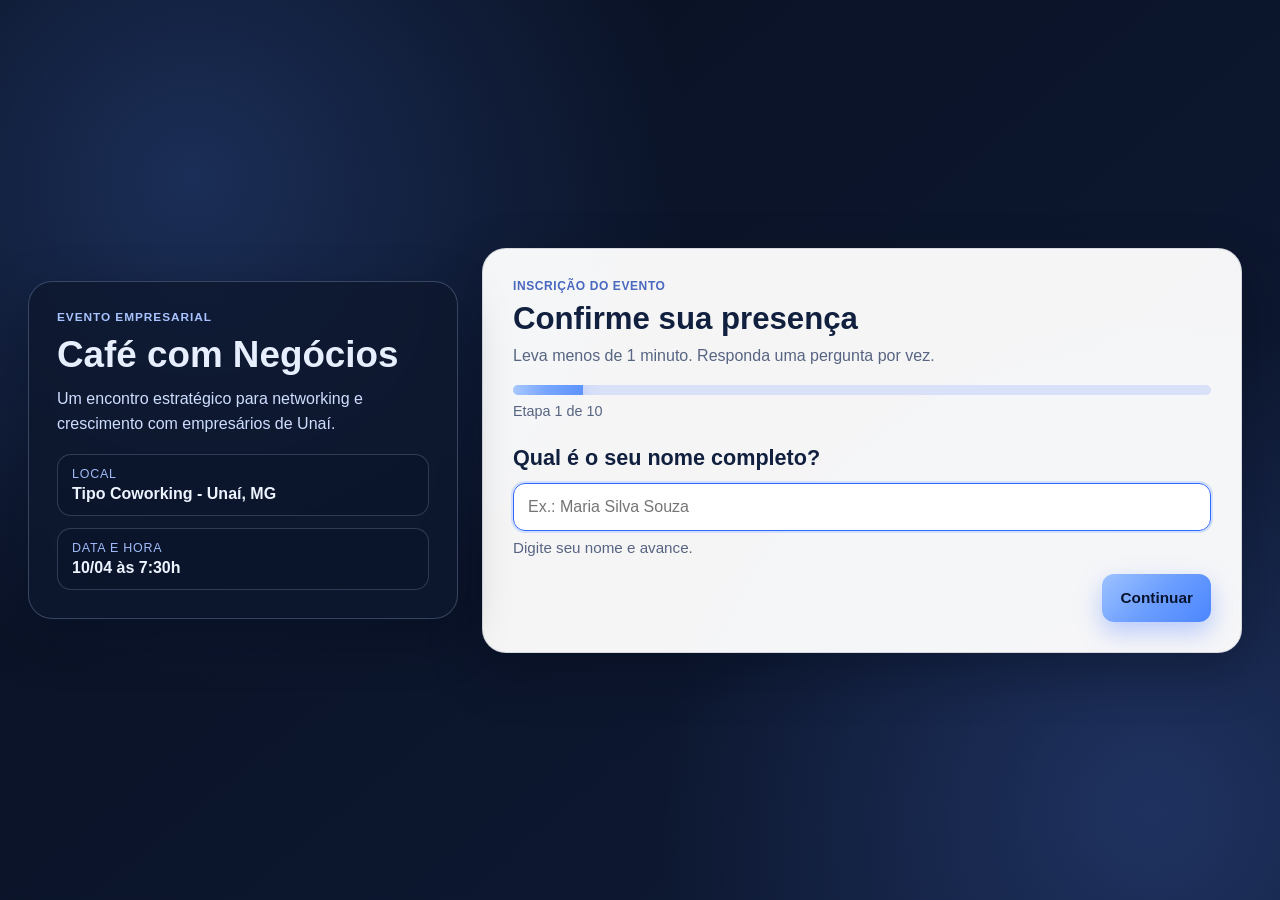
==== index.html @ 3f68d4e6 "ok" ====
<!doctype html>
<html lang="pt-BR">
  <head>
    <meta charset="UTF-8" />
    <meta name="viewport" content="width=device-width, initial-scale=1.0" />
    <title>Confirmação de Presença | Evento</title>
    <link rel="stylesheet" href="./styles.css" />
  </head>
  <body>
    <main class="page">
      <section class="event-panel" aria-label="Informações do evento">
        <p class="event-kicker">Evento Empresarial</p>
        <h1>Café com Negócios</h1>
        <p class="event-subtitle">
          Um encontro estratégico para networking e crescimento com empresários de Unaí.
        </p>

        <div class="event-meta">
          <article class="meta-item">
            <p class="meta-label">Local</p>
            <p class="meta-value">Tipo Coworking - Unaí, MG</p>
          </article>
          <article class="meta-item">
            <p class="meta-label">Data e hora</p>
            <p class="meta-value">10/04 às 7:30h</p>
          </article>
        </div>
      </section>

      <section class="form-card" aria-live="polite">
        <header class="card-header">
          <p class="badge">Inscrição do evento</p>
          <h2 class="form-title">Confirme sua presença</h2>
          <p class="subtitle">
            Leva menos de 1 minuto. Responda uma pergunta por vez.
          </p>

          <div class="progress-wrap" role="progressbar" aria-valuemin="0" aria-valuemax="100" aria-valuenow="0">
            <div class="progress-bar" id="progressBar"></div>
          </div>
          <p class="progress-label" id="progressLabel">Etapa 1 de 10</p>
        </header>

        <form id="eventForm" class="wizard-form" novalidate>
          <section class="step active" data-step="0">
            <h2>Qual é o seu nome completo?</h2>
            <input type="text" id="nomeCompleto" name="nomeCompleto" autocomplete="name" required placeholder="Ex.: Maria Silva Souza" />
            <p class="hint">Digite seu nome e avance.</p>
            <div class="step-actions">
              <button type="button" class="btn btn-primary" data-next>Continuar</button>
            </div>
          </section>

          <section class="step" data-step="1">
            <h2>Qual é o seu WhatsApp?</h2>
            <input type="tel" id="whatsapp" name="whatsapp" autocomplete="tel" required placeholder="(00) 00000-0000" />
            <p class="hint">Usaremos para enviar informações do evento.</p>
            <div class="step-actions">
              <button type="button" class="btn btn-secondary" data-prev>Voltar</button>
              <button type="button" class="btn btn-primary" data-next>Continuar</button>
            </div>
          </section>

          <section class="step" data-step="2">
            <h2>Qual é o seu e-mail?</h2>
            <input type="email" id="email" name="email" autocomplete="email" required placeholder="voce@empresa.com" />
            <div class="step-actions">
              <button type="button" class="btn btn-secondary" data-prev>Voltar</button>
              <button type="button" class="btn btn-primary" data-next>Continuar</button>
            </div>
          </section>

          <section class="step" data-step="3">
            <h2>Qual é o nome da sua empresa? <span>(opcional)</span></h2>
            <input type="text" id="empresa" name="empresa" autocomplete="organization" placeholder="Ex.: Exito Consultoria" />
            <div class="step-actions">
              <button type="button" class="btn btn-secondary" data-prev>Voltar</button>
              <button type="button" class="btn btn-primary" data-next>Continuar</button>
            </div>
          </section>

          <section class="step" data-step="4">
            <h2>Qual é a sua idade?</h2>
            <input type="number" id="idade" name="idade" min="14" max="110" required placeholder="Ex.: 34" />
            <div class="step-actions">
              <button type="button" class="btn btn-secondary" data-prev>Voltar</button>
              <button type="button" class="btn btn-primary" data-next>Continuar</button>
            </div>
          </section>

          <section class="step" data-step="5">
            <h2>Qual é a área de atuação da sua empresa?</h2>
            <div class="options" data-choice-group="areaAtuacao">
              <button type="button" class="option" data-value="Comercio">Comércio</button>
              <button type="button" class="option" data-value="Servicos">Serviços</button>
              <button type="button" class="option" data-value="Industria">Indústria</button>
              <button type="button" class="option" data-value="Tecnologia">Tecnologia</button>
              <button type="button" class="option" data-value="Saude">Saúde</button>
              <button type="button" class="option" data-value="Outro">Outro</button>
            </div>
            <input type="hidden" id="areaAtuacao" name="areaAtuacao" required />
            <div class="step-actions">
              <button type="button" class="btn btn-secondary" data-prev>Voltar</button>
            </div>
          </section>

          <section class="step" data-step="6">
            <h2>Como você ficou sabendo do evento?</h2>
            <div class="options" data-choice-group="origemEvento">
              <button type="button" class="option" data-value="Instagram">Instagram</button>
              <button type="button" class="option" data-value="WhatsApp">WhatsApp</button>
              <button type="button" class="option" data-value="Indicacao">Indicação</button>
              <button type="button" class="option" data-value="Site">Site</button>
              <button type="button" class="option" data-value="Outro">Outro</button>
            </div>
            <input type="hidden" id="origemEvento" name="origemEvento" required />
            <div class="step-actions">
              <button type="button" class="btn btn-secondary" data-prev>Voltar</button>
            </div>
          </section>

          <section class="step" data-step="7">
            <h2>Qual é o principal desafio da sua empresa hoje?</h2>
            <div class="options" data-choice-group="principalDesafio">
              <button type="button" class="option" data-value="Vendas">Aumentar vendas</button>
              <button type="button" class="option" data-value="Organizacao">Organizar processos</button>
              <button type="button" class="option" data-value="Equipe">Montar/gestionar equipe</button>
              <button type="button" class="option" data-value="Financeiro">Controle financeiro</button>
              <button type="button" class="option" data-value="Marketing">Atrair clientes</button>
            </div>
            <input type="hidden" id="principalDesafio" name="principalDesafio" required />
            <div class="step-actions">
              <button type="button" class="btn btn-secondary" data-prev>Voltar</button>
            </div>
          </section>

          <section class="step" data-step="8">
            <h2>Você confirma sua presença no evento?</h2>
            <div class="options" data-choice-group="confirmacaoPresenca">
              <button type="button" class="option" data-value="Sim">Sim, confirmo</button>
              <button type="button" class="option" data-value="Talvez">Talvez</button>
              <button type="button" class="option" data-value="Nao">Não poderei ir</button>
            </div>
            <input type="hidden" id="confirmacaoPresenca" name="confirmacaoPresenca" required />
            <div class="step-actions">
              <button type="button" class="btn btn-secondary" data-prev>Voltar</button>
            </div>
          </section>

          <section class="step" data-step="9">
            <h2>Tudo pronto para enviar?</h2>
            <p class="hint">Clique em enviar para confirmar e abrir o WhatsApp.</p>
            <div id="reviewBox" class="review-box"></div>
            <div class="step-actions">
              <button type="button" class="btn btn-secondary" data-prev>Voltar</button>
              <button type="submit" class="btn btn-primary">Enviar formulário</button>
            </div>
          </section>
        </form>

        <section id="successState" class="success-state" hidden>
          <h2>Presença registrada!</h2>
          <p>
            Seu formulário foi enviado. Estamos abrindo o WhatsApp com a mensagem pronta para finalizar a confirmação.
          </p>
          <button type="button" id="restartBtn" class="btn btn-secondary">Responder novamente</button>
        </section>
      </section>
    </main>

    <script src="./script.js"></script>
  </body>
</html>
---- styles.css ----
:root {
  --bg-main: #080f1f;
  --bg-secondary: #0f1b37;
  --panel-bg: rgba(14, 24, 46, 0.78);
  --card-bg: rgba(255, 255, 255, 0.96);
  --text-main: #12203f;
  --text-soft: #576482;
  --text-light: #e7efff;
  --accent: #2f66ff;
  --accent-hover: #1d4fd8;
  --border: rgba(19, 36, 74, 0.14);
  --success: #0d9f6e;
  --shadow: 0 18px 50px rgba(3, 10, 24, 0.35);
  --input-bg: #ffffff;
  --input-border: rgba(16, 34, 73, 0.2);
}

* {
  box-sizing: border-box;
}

html,
body {
  width: 100%;
  min-height: 100%;
}

body {
  margin: 0;
  font-family: "Segoe UI", "Inter", Tahoma, Geneva, Verdana, sans-serif;
  color: var(--text-main);
  background:
    radial-gradient(circle at 15% 20%, #1b2e57 0%, transparent 38%),
    radial-gradient(circle at 90% 90%, #1f3260 0%, transparent 35%),
    linear-gradient(140deg, var(--bg-main), var(--bg-secondary));
}

.page {
  min-height: 100dvh;
  display: grid;
  grid-template-columns: minmax(280px, 430px) minmax(320px, 760px);
  gap: 24px;
  align-items: center;
  padding: 28px;
}

.event-panel {
  background: var(--panel-bg);
  border: 1px solid rgba(192, 212, 255, 0.24);
  border-radius: 24px;
  padding: 28px;
  box-shadow: var(--shadow);
  backdrop-filter: blur(12px);
}

.event-kicker {
  margin: 0 0 10px;
  color: #a8c3ff;
  text-transform: uppercase;
  letter-spacing: 0.08em;
  font-size: 0.74rem;
  font-weight: 700;
}

.event-panel h1 {
  margin: 0;
  color: var(--text-light);
  font-size: clamp(1.7rem, 3.2vw, 2.3rem);
  line-height: 1.12;
}

.event-subtitle {
  margin: 12px 0 18px;
  color: #cfddff;
  line-height: 1.55;
}

.event-meta {
  display: grid;
  gap: 12px;
}

.meta-item {
  border: 1px solid rgba(193, 212, 255, 0.2);
  border-radius: 14px;
  padding: 12px 14px;
  background: rgba(10, 20, 41, 0.45);
}

.meta-label {
  margin: 0;
  color: #9fbbf8;
  font-size: 0.78rem;
  text-transform: uppercase;
  letter-spacing: 0.06em;
}

.meta-value {
  margin: 4px 0 0;
  color: #edf3ff;
  font-weight: 600;
}

.form-card {
  width: 100%;
  background: var(--card-bg);
  border-radius: 24px;
  border: 1px solid var(--border);
  box-shadow: var(--shadow);
  overflow: hidden;
}

.card-header {
  padding: 30px 30px 18px;
}

.badge {
  margin: 0 0 8px;
  color: #4968c0;
  font-weight: 700;
  letter-spacing: 0.05em;
  text-transform: uppercase;
  font-size: 0.75rem;
}

.form-title {
  margin: 0;
  font-size: clamp(1.42rem, 2.7vw, 1.95rem);
}

.subtitle {
  margin: 10px 0 20px;
  color: var(--text-soft);
}

.progress-wrap {
  width: 100%;
  height: 10px;
  border-radius: 999px;
  background: rgba(47, 102, 255, 0.14);
  overflow: hidden;
}

.progress-bar {
  width: 0%;
  height: 100%;
  background: linear-gradient(90deg, #a8c8ff 0%, #79a6ff 45%, #5e94ff 100%);
  box-shadow: 0 0 16px rgba(80, 127, 247, 0.45);
  transition: width 240ms ease;
}

.progress-label {
  margin: 8px 0 0;
  font-size: 0.9rem;
  color: var(--text-soft);
}

.wizard-form,
.success-state {
  padding: 8px 30px 30px;
}

.step {
  display: none;
  animation: stepIn 280ms ease;
}

.step.active {
  display: block;
}

@keyframes stepIn {
  from {
    opacity: 0;
    transform: translateX(10px) scale(0.99);
  }
  to {
    opacity: 1;
    transform: translateX(0) scale(1);
  }
}

h2 {
  margin: 0 0 12px;
  font-size: clamp(1.1rem, 2.2vw, 1.35rem);
}

h2 span {
  color: var(--text-soft);
  font-size: 0.92rem;
  font-weight: 500;
}

.hint {
  margin-top: 8px;
  color: var(--text-soft);
  font-size: 0.95rem;
}

input {
  width: 100%;
  border: 1px solid var(--input-border);
  border-radius: 12px;
  height: 48px;
  padding: 0 14px;
  font-size: 1rem;
  color: var(--text-main);
  background: var(--input-bg);
}

input:focus {
  outline: 2px solid rgba(132, 176, 255, 0.3);
  border-color: var(--accent);
}

input.invalid {
  border-color: #cc3048;
  outline: 2px solid rgba(204, 48, 72, 0.18);
}

.options {
  display: grid;
  gap: 10px;
  margin-top: 12px;
}

.option {
  width: 100%;
  text-align: left;
  border: 1px solid var(--input-border);
  border-radius: 12px;
  background: #fff;
  padding: 12px 14px;
  font-size: 0.98rem;
  color: var(--text-main);
  cursor: pointer;
  transition: all 180ms ease;
}

.option:hover {
  border-color: rgba(70, 119, 245, 0.62);
  transform: translateY(-1px) scale(1.005);
  background: #f4f8ff;
}

.option.selected {
  background: rgba(52, 103, 232, 0.1);
  border-color: #5a87eb;
  color: #183b93;
  font-weight: 600;
}

.step-actions {
  margin-top: 18px;
  display: flex;
  gap: 10px;
  justify-content: flex-end;
  flex-wrap: wrap;
}

.btn {
  border: 0;
  border-radius: 12px;
  padding: 12px 18px;
  min-height: 48px;
  font-size: 0.96rem;
  font-weight: 600;
  cursor: pointer;
  transition: all 180ms ease;
}

.btn-primary {
  background: linear-gradient(135deg, #9ec2ff 0%, #6d9fff 48%, #4b86ff 100%);
  color: #08132f;
  box-shadow: 0 10px 24px rgba(91, 136, 255, 0.4);
}

.btn-primary:hover {
  background: linear-gradient(135deg, #b5d1ff 0%, #80acff 48%, #5a90ff 100%);
  transform: translateY(-1px);
}

.btn-secondary {
  background: #eef3ff;
  color: #32456f;
  border: 1px solid rgba(160, 186, 245, 0.55);
}

.btn-secondary:hover {
  background: #e0e9ff;
}

.review-box {
  border: 1px solid var(--input-border);
  border-radius: 14px;
  padding: 14px;
  background: #f8fbff;
  max-height: 240px;
  overflow: auto;
}

.review-item {
  margin: 0 0 8px;
  font-size: 0.96rem;
}

.review-item:last-child {
  margin-bottom: 0;
}

.success-state h2 {
  color: #72f4c6;
}

.success-state p {
  color: var(--text-soft);
}

.btn:disabled {
  opacity: 0.7;
  cursor: wait;
  transform: none;
}

@media (max-width: 1080px) {
  .page {
    grid-template-columns: 1fr;
    gap: 16px;
    align-items: start;
    padding: 18px;
  }
}

@media (max-width: 768px) {
  .page {
    min-height: 100dvh;
    padding: calc(12px + env(safe-area-inset-top)) 12px calc(12px + env(safe-area-inset-bottom));
    gap: 12px;
  }

  .event-panel {
    padding: 16px;
    border-radius: 16px;
  }

  .event-subtitle {
    margin: 10px 0 14px;
    font-size: 0.95rem;
  }

  .meta-item {
    padding: 10px 12px;
  }

  .form-card {
    border-radius: 16px;
  }

  .card-header {
    position: sticky;
    top: 0;
    z-index: 5;
    background: rgba(255, 255, 255, 0.98);
    backdrop-filter: blur(8px);
    border-bottom: 1px solid rgba(19, 36, 74, 0.08);
    padding: 16px 16px 12px;
  }

  .progress-wrap {
    height: 8px;
  }

  .progress-label {
    font-size: 0.82rem;
  }

  .wizard-form,
  .success-state {
    padding: 12px 16px 18px;
  }

  h2 {
    font-size: 1.08rem;
    line-height: 1.35;
  }

  input {
    height: 52px;
    font-size: 1rem;
  }

  .options {
    gap: 8px;
  }

  .option {
    min-height: 52px;
    display: flex;
    align-items: center;
    padding: 12px;
  }

  .step-actions {
    display: grid;
    grid-template-columns: 1fr;
    gap: 8px;
    margin-top: 14px;
  }

  .btn {
    width: 100%;
    min-height: 52px;
    font-size: 0.98rem;
  }

  .review-box {
    max-height: none;
  }
}

@media (max-width: 640px) {
  .page {
    gap: 10px;
  }

  .event-panel h1 {
    font-size: 1.45rem;
  }
}
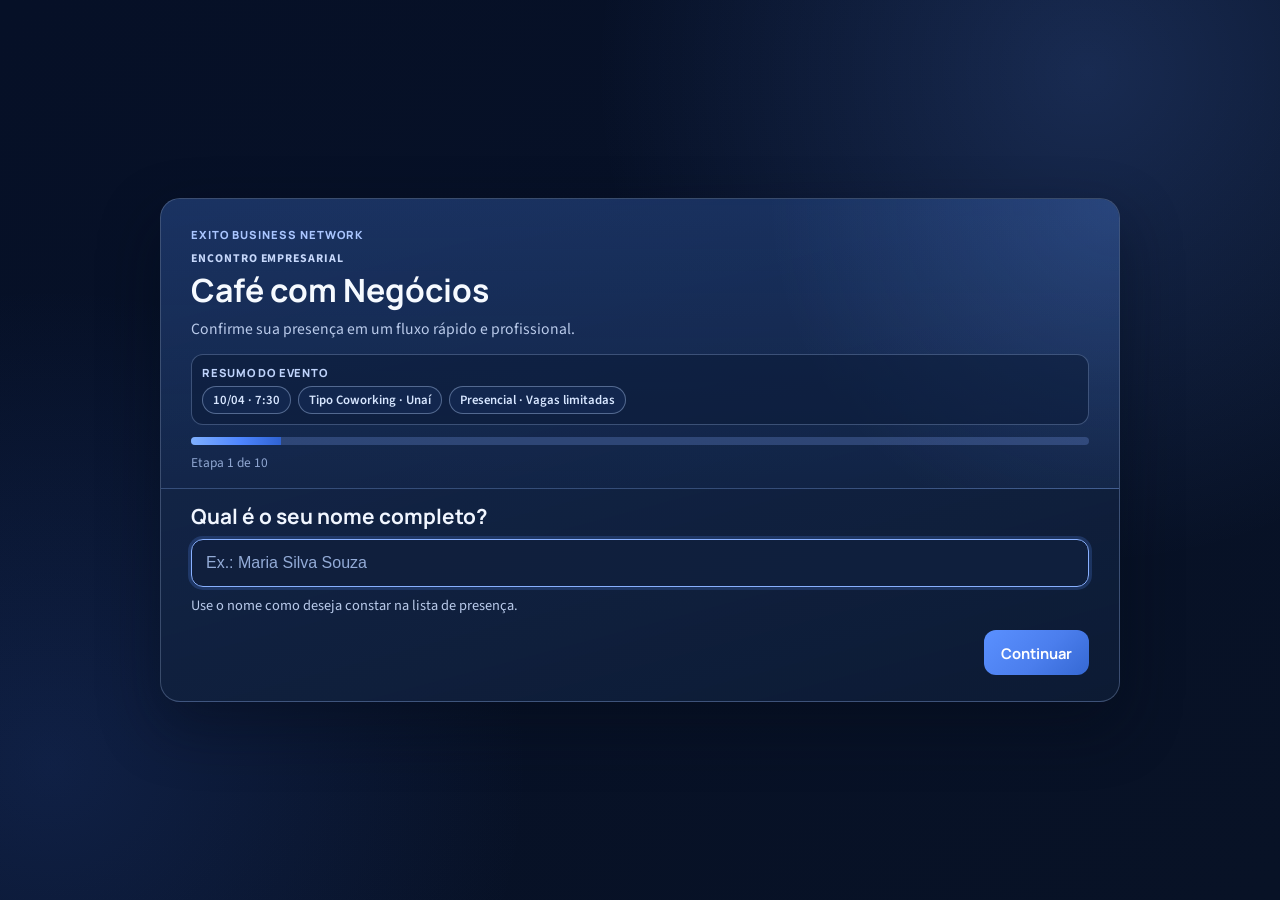
==== commit 03b19d6b: "k" ====
--- a/index.html
+++ b/index.html
@@ -3,37 +3,70 @@
   <head>
     <meta charset="UTF-8" />
     <meta name="viewport" content="width=device-width, initial-scale=1.0" />
-    <title>Confirmação de Presença | Evento</title>
+    <title>Confirmação de Presença | Café com Negócios</title>
+    <meta
+      name="description"
+      content="Confirme sua presença no Café com Negócios e fortaleça seu networking empresarial em Unaí."
+    />
+    <link rel="preconnect" href="https://fonts.googleapis.com" />
+    <link rel="preconnect" href="https://fonts.gstatic.com" crossorigin />
+    <link
+      href="https://fonts.googleapis.com/css2?family=Manrope:wght@500;600;700;800&family=Source+Sans+3:wght@400;500;600&display=swap"
+      rel="stylesheet"
+    />
     <link rel="stylesheet" href="./styles.css" />
   </head>
   <body>
     <main class="page">
       <section class="event-panel" aria-label="Informações do evento">
-        <p class="event-kicker">Evento Empresarial</p>
+        <div class="brand-lockup">
+          <p class="event-kicker">Encontro Empresarial</p>
+          <p class="brand-mark">EXITO BUSINESS NETWORK</p>
+        </div>
+
         <h1>Café com Negócios</h1>
         <p class="event-subtitle">
-          Um encontro estratégico para networking e crescimento com empresários de Unaí.
+          Conecte-se com líderes locais, gere novas oportunidades e avance decisões estratégicas para o crescimento da sua empresa.
         </p>
 
-        <div class="event-meta">
+        <ul class="value-list" aria-label="Diferenciais do evento">
+          <li>Networking qualificado com empresários da região</li>
+          <li>Ambiente executivo para conexões de alto valor</li>
+          <li>Troca prática sobre vendas, gestão e expansão</li>
+        </ul>
+
+        <div class="event-meta" aria-label="Dados do evento">
           <article class="meta-item">
             <p class="meta-label">Local</p>
             <p class="meta-value">Tipo Coworking - Unaí, MG</p>
           </article>
           <article class="meta-item">
             <p class="meta-label">Data e hora</p>
-            <p class="meta-value">10/04 às 7:30h</p>
+            <p class="meta-value">10/04 às 7:30</p>
+          </article>
+          <article class="meta-item">
+            <p class="meta-label">Formato</p>
+            <p class="meta-value">Presencial | Vagas limitadas</p>
           </article>
         </div>
       </section>
 
       <section class="form-card" aria-live="polite">
         <header class="card-header">
-          <p class="badge">Inscrição do evento</p>
-          <h2 class="form-title">Confirme sua presença</h2>
+          <p class="badge">EXITO BUSINESS NETWORK</p>
+          <p class="form-kicker">Encontro empresarial</p>
+          <h1 class="form-title">Café com Negócios</h1>
           <p class="subtitle">
-            Leva menos de 1 minuto. Responda uma pergunta por vez.
+            Confirme sua presença em um fluxo rápido e profissional.
           </p>
+          <div class="event-summary" aria-label="Resumo rápido do evento">
+            <p class="summary-title">Resumo do evento</p>
+            <div class="summary-chips">
+              <span>10/04 · 7:30</span>
+              <span>Tipo Coworking · Unaí</span>
+              <span>Presencial · Vagas limitadas</span>
+            </div>
+          </div>
 
           <div class="progress-wrap" role="progressbar" aria-valuemin="0" aria-valuemax="100" aria-valuenow="0">
             <div class="progress-bar" id="progressBar"></div>
@@ -45,7 +78,7 @@
           <section class="step active" data-step="0">
             <h2>Qual é o seu nome completo?</h2>
             <input type="text" id="nomeCompleto" name="nomeCompleto" autocomplete="name" required placeholder="Ex.: Maria Silva Souza" />
-            <p class="hint">Digite seu nome e avance.</p>
+            <p class="hint">Use o nome como deseja constar na lista de presença.</p>
             <div class="step-actions">
               <button type="button" class="btn btn-primary" data-next>Continuar</button>
             </div>
@@ -54,7 +87,7 @@
           <section class="step" data-step="1">
             <h2>Qual é o seu WhatsApp?</h2>
             <input type="tel" id="whatsapp" name="whatsapp" autocomplete="tel" required placeholder="(00) 00000-0000" />
-            <p class="hint">Usaremos para enviar informações do evento.</p>
+            <p class="hint">Canal oficial para confirmação e orientações do evento.</p>
             <div class="step-actions">
               <button type="button" class="btn btn-secondary" data-prev>Voltar</button>
               <button type="button" class="btn btn-primary" data-next>Continuar</button>
@@ -149,11 +182,11 @@
 
           <section class="step" data-step="9">
             <h2>Tudo pronto para enviar?</h2>
-            <p class="hint">Clique em enviar para confirmar e abrir o WhatsApp.</p>
+            <p class="hint">Revise as informações e finalize sua confirmação.</p>
             <div id="reviewBox" class="review-box"></div>
             <div class="step-actions">
               <button type="button" class="btn btn-secondary" data-prev>Voltar</button>
-              <button type="submit" class="btn btn-primary">Enviar formulário</button>
+              <button type="submit" class="btn btn-primary">Confirmar presença</button>
             </div>
           </section>
         </form>
@@ -161,7 +194,7 @@
         <section id="successState" class="success-state" hidden>
           <h2>Presença registrada!</h2>
           <p>
-            Seu formulário foi enviado. Estamos abrindo o WhatsApp com a mensagem pronta para finalizar a confirmação.
+            Seu cadastro foi concluído. Vamos abrir o WhatsApp com uma mensagem pronta para finalizar a confirmação.
           </p>
           <button type="button" id="restartBtn" class="btn btn-secondary">Responder novamente</button>
         </section>
--- a/styles.css
+++ b/styles.css
@@ -1,18 +1,20 @@
 :root {
-  --bg-main: #080f1f;
-  --bg-secondary: #0f1b37;
-  --panel-bg: rgba(14, 24, 46, 0.78);
-  --card-bg: rgba(255, 255, 255, 0.96);
-  --text-main: #12203f;
-  --text-soft: #576482;
-  --text-light: #e7efff;
-  --accent: #2f66ff;
-  --accent-hover: #1d4fd8;
-  --border: rgba(19, 36, 74, 0.14);
-  --success: #0d9f6e;
-  --shadow: 0 18px 50px rgba(3, 10, 24, 0.35);
-  --input-bg: #ffffff;
-  --input-border: rgba(16, 34, 73, 0.2);
+  --bg-main: #081226;
+  --bg-card: #0f1f3d;
+  --bg-card-soft: #142a50;
+  --bg-field: rgba(13, 26, 52, 0.72);
+  --text-main: #eff5ff;
+  --text-soft: #b9caea;
+  --text-muted: #8fa6d1;
+  --primary: #4e86ff;
+  --primary-strong: #3b72ea;
+  --border: rgba(171, 197, 245, 0.28);
+  --border-strong: rgba(183, 206, 250, 0.42);
+  --success: #6fe2b8;
+  --danger: #ff8ea1;
+  --radius-lg: 20px;
+  --radius-md: 12px;
+  --shadow: 0 24px 60px rgba(5, 11, 25, 0.45);
 }
 
 * {
@@ -27,142 +29,142 @@
 
 body {
   margin: 0;
-  font-family: "Segoe UI", "Inter", Tahoma, Geneva, Verdana, sans-serif;
+  font-family: "Source Sans 3", "Segoe UI", sans-serif;
   color: var(--text-main);
   background:
-    radial-gradient(circle at 15% 20%, #1b2e57 0%, transparent 38%),
-    radial-gradient(circle at 90% 90%, #1f3260 0%, transparent 35%),
-    linear-gradient(140deg, var(--bg-main), var(--bg-secondary));
+    radial-gradient(circle at 85% 8%, rgba(95, 147, 255, 0.2), transparent 36%),
+    radial-gradient(circle at 4% 85%, rgba(59, 108, 219, 0.17), transparent 33%),
+    linear-gradient(145deg, #061027, var(--bg-main));
 }
 
 .page {
   min-height: 100dvh;
+  padding: 24px;
   display: grid;
-  grid-template-columns: minmax(280px, 430px) minmax(320px, 760px);
-  gap: 24px;
-  align-items: center;
-  padding: 28px;
+  place-items: center;
 }
 
 .event-panel {
-  background: var(--panel-bg);
-  border: 1px solid rgba(192, 212, 255, 0.24);
-  border-radius: 24px;
-  padding: 28px;
+  display: none;
+}
+
+.form-card {
+  width: min(100%, 960px);
+  border-radius: var(--radius-lg);
+  border: 1px solid var(--border);
+  background:
+    linear-gradient(165deg, rgba(24, 46, 88, 0.72), rgba(12, 26, 51, 0.95)),
+    var(--bg-card);
   box-shadow: var(--shadow);
-  backdrop-filter: blur(12px);
-}
-
-.event-kicker {
-  margin: 0 0 10px;
-  color: #a8c3ff;
+  overflow: hidden;
+}
+
+.card-header {
+  padding: 28px 30px 16px;
+  border-bottom: 1px solid rgba(176, 201, 246, 0.2);
+  background:
+    radial-gradient(circle at 100% 0%, rgba(108, 158, 255, 0.2), transparent 35%),
+    linear-gradient(180deg, rgba(31, 61, 119, 0.45), rgba(20, 41, 80, 0.35));
+}
+
+.badge {
+  margin: 0 0 8px;
+  font-family: "Manrope", "Segoe UI", sans-serif;
+  text-transform: uppercase;
+  letter-spacing: 0.09em;
+  font-size: 0.7rem;
+  color: #aac6ff;
+  font-weight: 800;
+}
+
+.form-kicker {
+  margin: 0 0 6px;
   text-transform: uppercase;
   letter-spacing: 0.08em;
   font-size: 0.74rem;
+  color: #c7d8fb;
   font-weight: 700;
-}
-
-.event-panel h1 {
-  margin: 0;
-  color: var(--text-light);
-  font-size: clamp(1.7rem, 3.2vw, 2.3rem);
-  line-height: 1.12;
-}
-
-.event-subtitle {
-  margin: 12px 0 18px;
-  color: #cfddff;
-  line-height: 1.55;
-}
-
-.event-meta {
-  display: grid;
-  gap: 12px;
-}
-
-.meta-item {
-  border: 1px solid rgba(193, 212, 255, 0.2);
-  border-radius: 14px;
-  padding: 12px 14px;
-  background: rgba(10, 20, 41, 0.45);
-}
-
-.meta-label {
-  margin: 0;
-  color: #9fbbf8;
-  font-size: 0.78rem;
-  text-transform: uppercase;
-  letter-spacing: 0.06em;
-}
-
-.meta-value {
-  margin: 4px 0 0;
-  color: #edf3ff;
-  font-weight: 600;
-}
-
-.form-card {
-  width: 100%;
-  background: var(--card-bg);
-  border-radius: 24px;
-  border: 1px solid var(--border);
-  box-shadow: var(--shadow);
-  overflow: hidden;
-}
-
-.card-header {
-  padding: 30px 30px 18px;
-}
-
-.badge {
-  margin: 0 0 8px;
-  color: #4968c0;
-  font-weight: 700;
-  letter-spacing: 0.05em;
-  text-transform: uppercase;
-  font-size: 0.75rem;
 }
 
 .form-title {
   margin: 0;
-  font-size: clamp(1.42rem, 2.7vw, 1.95rem);
+  font-family: "Manrope", "Segoe UI", sans-serif;
+  font-size: clamp(1.5rem, 2.5vw, 2rem);
+  line-height: 1.1;
+  color: #f6faff;
 }
 
 .subtitle {
-  margin: 10px 0 20px;
+  margin: 10px 0 14px;
   color: var(--text-soft);
+  font-size: 0.98rem;
+}
+
+.event-summary {
+  display: grid;
+  gap: 6px;
+  margin-bottom: 12px;
+  padding: 10px;
+  border-radius: var(--radius-md);
+  border: 1px solid rgba(167, 194, 243, 0.3);
+  background: rgba(12, 27, 55, 0.58);
+}
+
+.summary-title {
+  margin: 0;
+  font-size: 0.7rem;
+  text-transform: uppercase;
+  letter-spacing: 0.07em;
+  color: #bfd3fb;
+  font-weight: 800;
+  font-family: "Manrope", "Segoe UI", sans-serif;
+}
+
+.summary-chips {
+  display: flex;
+  flex-wrap: wrap;
+  gap: 7px;
+}
+
+.summary-chips span {
+  border: 1px solid rgba(179, 204, 246, 0.4);
+  border-radius: 999px;
+  background: rgba(20, 42, 83, 0.75);
+  color: #d7e6ff;
+  padding: 4px 10px;
+  font-size: 0.8rem;
+  font-weight: 600;
 }
 
 .progress-wrap {
   width: 100%;
-  height: 10px;
+  height: 8px;
   border-radius: 999px;
-  background: rgba(47, 102, 255, 0.14);
+  background: rgba(127, 165, 248, 0.25);
   overflow: hidden;
 }
 
 .progress-bar {
   width: 0%;
   height: 100%;
-  background: linear-gradient(90deg, #a8c8ff 0%, #79a6ff 45%, #5e94ff 100%);
-  box-shadow: 0 0 16px rgba(80, 127, 247, 0.45);
-  transition: width 240ms ease;
+  background: linear-gradient(90deg, #7fb0ff 0%, var(--primary) 55%, #2f63d2 100%);
+  transition: width 220ms ease;
 }
 
 .progress-label {
   margin: 8px 0 0;
-  font-size: 0.9rem;
-  color: var(--text-soft);
+  font-size: 0.84rem;
+  color: var(--text-muted);
 }
 
 .wizard-form,
 .success-state {
-  padding: 8px 30px 30px;
+  padding: 14px 30px 26px;
 }
 
 .step {
   display: none;
-  animation: stepIn 280ms ease;
+  animation: stepIn 220ms ease;
 }
 
 .step.active {
@@ -172,136 +174,151 @@
 @keyframes stepIn {
   from {
     opacity: 0;
-    transform: translateX(10px) scale(0.99);
+    transform: translateX(7px);
   }
   to {
     opacity: 1;
-    transform: translateX(0) scale(1);
+    transform: translateX(0);
   }
 }
 
 h2 {
-  margin: 0 0 12px;
-  font-size: clamp(1.1rem, 2.2vw, 1.35rem);
+  margin: 0 0 10px;
+  font-size: clamp(1.08rem, 2vw, 1.3rem);
+  line-height: 1.28;
+  font-family: "Manrope", "Segoe UI", sans-serif;
+  color: #f1f6ff;
 }
 
 h2 span {
+  color: var(--text-muted);
+  font-size: 0.88rem;
+  font-weight: 600;
+}
+
+.hint {
+  margin: 8px 0 0;
   color: var(--text-soft);
-  font-size: 0.92rem;
-  font-weight: 500;
-}
-
-.hint {
-  margin-top: 8px;
-  color: var(--text-soft);
-  font-size: 0.95rem;
+  font-size: 0.9rem;
 }
 
 input {
   width: 100%;
-  border: 1px solid var(--input-border);
-  border-radius: 12px;
   height: 48px;
+  border-radius: var(--radius-md);
+  border: 1px solid var(--border-strong);
+  background: var(--bg-field);
+  color: #f0f6ff;
   padding: 0 14px;
   font-size: 1rem;
-  color: var(--text-main);
-  background: var(--input-bg);
+  transition: border-color 120ms ease, box-shadow 120ms ease, background 120ms ease;
+}
+
+input::placeholder {
+  color: #93abd7;
 }
 
 input:focus {
-  outline: 2px solid rgba(132, 176, 255, 0.3);
-  border-color: var(--accent);
+  outline: none;
+  border-color: #88b0ff;
+  box-shadow: 0 0 0 3px rgba(93, 145, 255, 0.2);
+  background: rgba(16, 32, 62, 0.9);
 }
 
 input.invalid {
-  border-color: #cc3048;
-  outline: 2px solid rgba(204, 48, 72, 0.18);
+  border-color: var(--danger);
+  box-shadow: 0 0 0 3px rgba(255, 142, 161, 0.2);
 }
 
 .options {
+  margin-top: 11px;
   display: grid;
-  gap: 10px;
-  margin-top: 12px;
+  gap: 8px;
 }
 
 .option {
   width: 100%;
+  border: 1px solid var(--border-strong);
+  border-radius: var(--radius-md);
+  background: rgba(16, 33, 65, 0.7);
+  color: #dce9ff;
+  padding: 12px 13px;
   text-align: left;
-  border: 1px solid var(--input-border);
-  border-radius: 12px;
-  background: #fff;
-  padding: 12px 14px;
-  font-size: 0.98rem;
-  color: var(--text-main);
+  font-size: 0.95rem;
+  font-weight: 600;
   cursor: pointer;
-  transition: all 180ms ease;
+  transition: all 140ms ease;
 }
 
 .option:hover {
-  border-color: rgba(70, 119, 245, 0.62);
-  transform: translateY(-1px) scale(1.005);
-  background: #f4f8ff;
+  border-color: #89b1ff;
+  background: rgba(30, 57, 106, 0.82);
 }
 
 .option.selected {
-  background: rgba(52, 103, 232, 0.1);
-  border-color: #5a87eb;
-  color: #183b93;
-  font-weight: 600;
+  border-color: #8eb4ff;
+  background: rgba(52, 94, 175, 0.62);
+  color: #f2f7ff;
 }
 
 .step-actions {
-  margin-top: 18px;
+  margin-top: 14px;
   display: flex;
-  gap: 10px;
   justify-content: flex-end;
   flex-wrap: wrap;
+  gap: 8px;
 }
 
 .btn {
   border: 0;
-  border-radius: 12px;
-  padding: 12px 18px;
-  min-height: 48px;
-  font-size: 0.96rem;
-  font-weight: 600;
+  border-radius: var(--radius-md);
+  min-height: 45px;
+  padding: 11px 17px;
+  font-family: "Manrope", "Segoe UI", sans-serif;
+  font-size: 0.92rem;
+  font-weight: 700;
   cursor: pointer;
-  transition: all 180ms ease;
+  transition: all 140ms ease;
 }
 
 .btn-primary {
-  background: linear-gradient(135deg, #9ec2ff 0%, #6d9fff 48%, #4b86ff 100%);
-  color: #08132f;
-  box-shadow: 0 10px 24px rgba(91, 136, 255, 0.4);
+  background: linear-gradient(135deg, #5a90ff 0%, #4b7eed 55%, #3568d3 100%);
+  color: #ffffff;
 }
 
 .btn-primary:hover {
-  background: linear-gradient(135deg, #b5d1ff 0%, #80acff 48%, #5a90ff 100%);
+  background: linear-gradient(135deg, #6699ff 0%, #5586f0 55%, #3d6fd7 100%);
   transform: translateY(-1px);
 }
 
 .btn-secondary {
-  background: #eef3ff;
-  color: #32456f;
-  border: 1px solid rgba(160, 186, 245, 0.55);
+  background: rgba(17, 35, 69, 0.7);
+  border: 1px solid rgba(168, 194, 243, 0.4);
+  color: #ccddff;
 }
 
 .btn-secondary:hover {
-  background: #e0e9ff;
+  background: rgba(30, 55, 101, 0.8);
+}
+
+.btn:focus-visible,
+.option:focus-visible {
+  outline: none;
+  box-shadow: 0 0 0 3px rgba(94, 145, 255, 0.24);
 }
 
 .review-box {
-  border: 1px solid var(--input-border);
-  border-radius: 14px;
-  padding: 14px;
-  background: #f8fbff;
-  max-height: 240px;
+  border: 1px solid rgba(176, 200, 245, 0.35);
+  border-radius: var(--radius-md);
+  background: rgba(16, 32, 62, 0.75);
+  padding: 12px;
+  max-height: 230px;
   overflow: auto;
 }
 
 .review-item {
   margin: 0 0 8px;
-  font-size: 0.96rem;
+  color: #d7e6ff;
 }
 
 .review-item:last-child {
@@ -309,121 +326,94 @@
 }
 
 .success-state h2 {
-  color: #72f4c6;
+  color: var(--success);
 }
 
 .success-state p {
-  color: var(--text-soft);
+  color: #d5e5ff;
 }
 
 .btn:disabled {
-  opacity: 0.7;
+  opacity: 0.72;
   cursor: wait;
   transform: none;
 }
 
-@media (max-width: 1080px) {
+@media (max-width: 900px) {
   .page {
-    grid-template-columns: 1fr;
-    gap: 16px;
-    align-items: start;
-    padding: 18px;
+    padding: 14px;
+  }
+
+  .form-card {
+    width: 100%;
   }
 }
 
 @media (max-width: 768px) {
   .page {
-    min-height: 100dvh;
-    padding: calc(12px + env(safe-area-inset-top)) 12px calc(12px + env(safe-area-inset-bottom));
-    gap: 12px;
-  }
-
-  .event-panel {
-    padding: 16px;
-    border-radius: 16px;
-  }
-
-  .event-subtitle {
-    margin: 10px 0 14px;
-    font-size: 0.95rem;
-  }
-
-  .meta-item {
-    padding: 10px 12px;
-  }
-
-  .form-card {
-    border-radius: 16px;
+    padding: calc(10px + env(safe-area-inset-top)) 10px calc(10px + env(safe-area-inset-bottom));
   }
 
   .card-header {
     position: sticky;
     top: 0;
-    z-index: 5;
-    background: rgba(255, 255, 255, 0.98);
+    z-index: 10;
+    padding: 12px 12px 10px;
     backdrop-filter: blur(8px);
-    border-bottom: 1px solid rgba(19, 36, 74, 0.08);
-    padding: 16px 16px 12px;
-  }
-
-  .progress-wrap {
-    height: 8px;
-  }
-
-  .progress-label {
-    font-size: 0.82rem;
+  }
+
+  .badge {
+    font-size: 0.64rem;
+  }
+
+  .form-kicker {
+    font-size: 0.67rem;
+    margin-bottom: 4px;
+  }
+
+  .form-title {
+    font-size: 1.28rem;
+  }
+
+  .subtitle {
+    font-size: 0.88rem;
+    margin: 6px 0 8px;
+  }
+
+  .event-summary {
+    margin-bottom: 9px;
+    padding: 8px;
+    gap: 5px;
+  }
+
+  .summary-chips span {
+    font-size: 0.73rem;
+    padding: 3px 8px;
   }
 
   .wizard-form,
   .success-state {
-    padding: 12px 16px 18px;
+    padding: 10px 12px 14px;
   }
 
   h2 {
-    font-size: 1.08rem;
-    line-height: 1.35;
-  }
-
-  input {
-    height: 52px;
     font-size: 1rem;
   }
 
-  .options {
-    gap: 8px;
-  }
-
+  .hint {
+    font-size: 0.86rem;
+  }
+
+  .btn,
+  input,
   .option {
-    min-height: 52px;
-    display: flex;
-    align-items: center;
-    padding: 12px;
+    min-height: 49px;
   }
 
   .step-actions {
     display: grid;
     grid-template-columns: 1fr;
-    gap: 8px;
-    margin-top: 14px;
-  }
-
-  .btn {
-    width: 100%;
-    min-height: 52px;
-    font-size: 0.98rem;
-  }
-
-  .review-box {
-    max-height: none;
-  }
-}
-
-@media (max-width: 640px) {
-  .page {
-    gap: 10px;
-  }
-
-  .event-panel h1 {
-    font-size: 1.45rem;
-  }
-}
+    gap: 7px;
+    margin-top: 10px;
+  }
+}
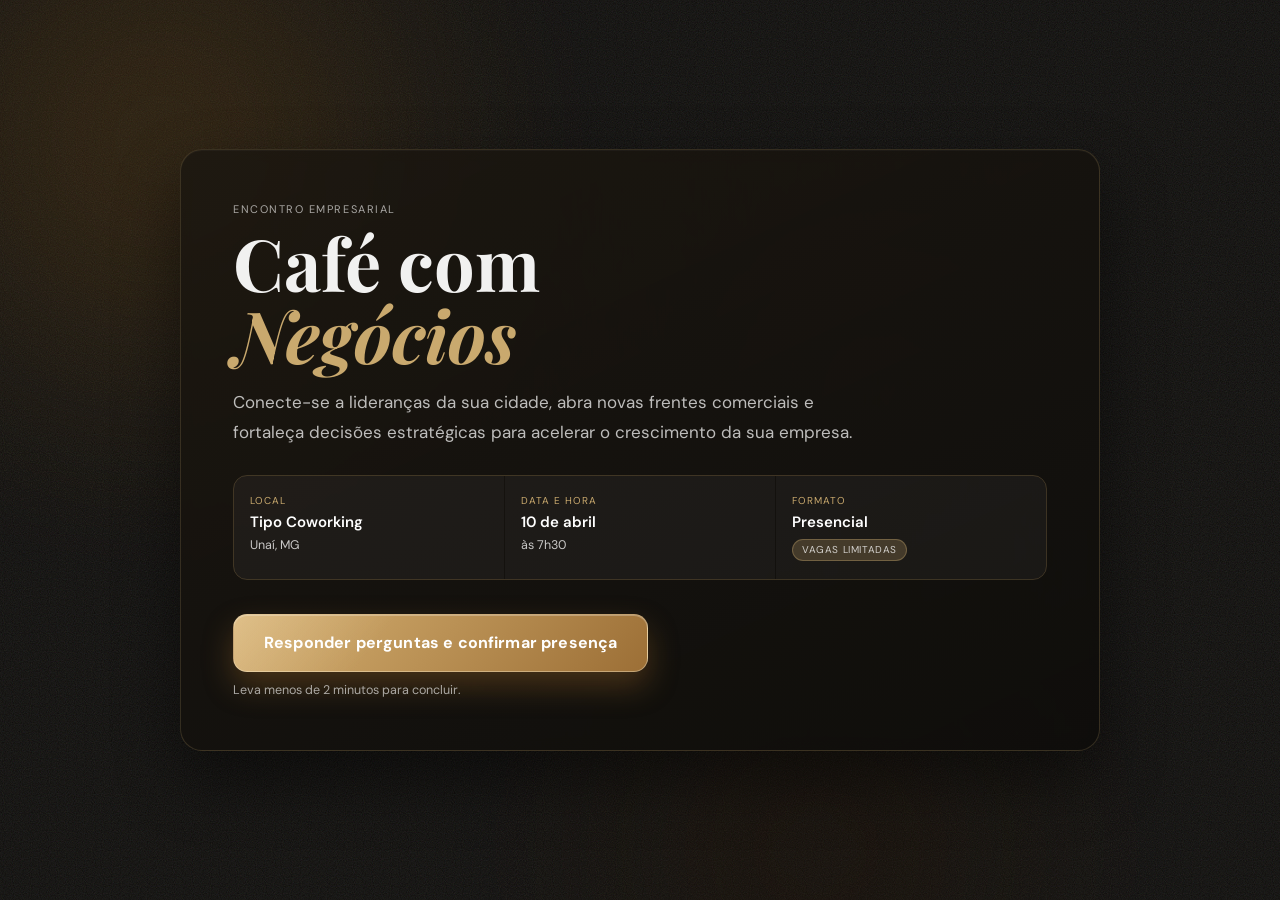
==== commit 1fb17730: "b" ====
--- a/index.html
+++ b/index.html
@@ -3,204 +3,68 @@
   <head>
     <meta charset="UTF-8" />
     <meta name="viewport" content="width=device-width, initial-scale=1.0" />
-    <title>Confirmação de Presença | Café com Negócios</title>
+    <title>Café com Negócios | Exito Business Network</title>
     <meta
       name="description"
-      content="Confirme sua presença no Café com Negócios e fortaleça seu networking empresarial em Unaí."
+      content="Encontro empresarial para networking qualificado. Conheça o evento Café com Negócios e confirme sua participação."
     />
     <link rel="preconnect" href="https://fonts.googleapis.com" />
     <link rel="preconnect" href="https://fonts.gstatic.com" crossorigin />
     <link
-      href="https://fonts.googleapis.com/css2?family=Manrope:wght@500;600;700;800&family=Source+Sans+3:wght@400;500;600&display=swap"
+      href="https://fonts.googleapis.com/css2?family=Playfair+Display:ital,wght@0,700;0,900;1,700&family=DM+Sans:wght@300;400;500;600;700&display=swap"
       rel="stylesheet"
     />
     <link rel="stylesheet" href="./styles.css" />
   </head>
   <body>
-    <main class="page">
-      <section class="event-panel" aria-label="Informações do evento">
-        <div class="brand-lockup">
-          <p class="event-kicker">Encontro Empresarial</p>
-          <p class="brand-mark">EXITO BUSINESS NETWORK</p>
+    <div class="bg-scene" aria-hidden="true">
+      <div class="bg-circle c1"></div>
+      <div class="bg-circle c2"></div>
+      <div class="bg-circle c3"></div>
+      <div class="grain"></div>
+    </div>
+
+    <main class="landing">
+      <section class="hero" aria-label="Informações do evento">
+        <p class="eyebrow reveal" style="--reveal-delay: 0ms">Encontro Empresarial</p>
+        <h1 class="event-title reveal" style="--reveal-delay: 110ms">
+          Café com<br /><em>Negócios</em>
+        </h1>
+
+        <p class="event-desc reveal" style="--reveal-delay: 220ms">
+          Conecte-se a lideranças da sua cidade, abra novas frentes comerciais e
+          fortaleça decisões estratégicas para acelerar o crescimento da sua empresa.
+        </p>
+
+        <div class="meta-grid reveal" aria-label="Dados do evento" style="--reveal-delay: 340ms">
+          <div class="meta-block">
+            <p class="meta-label">Local</p>
+            <p class="meta-value">
+              <strong>Tipo Coworking</strong>
+              <span>Unaí, MG</span>
+            </p>
+          </div>
+          <div class="meta-block">
+            <p class="meta-label">Data e hora</p>
+            <p class="meta-value">
+              <strong>10 de abril</strong>
+              <span>às 7h30</span>
+            </p>
+          </div>
+          <div class="meta-block">
+            <p class="meta-label">Formato</p>
+            <p class="meta-value">
+              <strong>Presencial</strong>
+              <span class="tag-vagas">Vagas limitadas</span>
+            </p>
+          </div>
         </div>
 
-        <h1>Café com Negócios</h1>
-        <p class="event-subtitle">
-          Conecte-se com líderes locais, gere novas oportunidades e avance decisões estratégicas para o crescimento da sua empresa.
-        </p>
-
-        <ul class="value-list" aria-label="Diferenciais do evento">
-          <li>Networking qualificado com empresários da região</li>
-          <li>Ambiente executivo para conexões de alto valor</li>
-          <li>Troca prática sobre vendas, gestão e expansão</li>
-        </ul>
-
-        <div class="event-meta" aria-label="Dados do evento">
-          <article class="meta-item">
-            <p class="meta-label">Local</p>
-            <p class="meta-value">Tipo Coworking - Unaí, MG</p>
-          </article>
-          <article class="meta-item">
-            <p class="meta-label">Data e hora</p>
-            <p class="meta-value">10/04 às 7:30</p>
-          </article>
-          <article class="meta-item">
-            <p class="meta-label">Formato</p>
-            <p class="meta-value">Presencial | Vagas limitadas</p>
-          </article>
+        <div class="cta-wrap reveal" style="--reveal-delay: 460ms">
+          <a class="btn-cta" href="./perguntas.html">Responder perguntas e confirmar presença</a>
+          <p class="cta-note">Leva menos de 2 minutos para concluir.</p>
         </div>
       </section>
-
-      <section class="form-card" aria-live="polite">
-        <header class="card-header">
-          <p class="badge">EXITO BUSINESS NETWORK</p>
-          <p class="form-kicker">Encontro empresarial</p>
-          <h1 class="form-title">Café com Negócios</h1>
-          <p class="subtitle">
-            Confirme sua presença em um fluxo rápido e profissional.
-          </p>
-          <div class="event-summary" aria-label="Resumo rápido do evento">
-            <p class="summary-title">Resumo do evento</p>
-            <div class="summary-chips">
-              <span>10/04 · 7:30</span>
-              <span>Tipo Coworking · Unaí</span>
-              <span>Presencial · Vagas limitadas</span>
-            </div>
-          </div>
-
-          <div class="progress-wrap" role="progressbar" aria-valuemin="0" aria-valuemax="100" aria-valuenow="0">
-            <div class="progress-bar" id="progressBar"></div>
-          </div>
-          <p class="progress-label" id="progressLabel">Etapa 1 de 10</p>
-        </header>
-
-        <form id="eventForm" class="wizard-form" novalidate>
-          <section class="step active" data-step="0">
-            <h2>Qual é o seu nome completo?</h2>
-            <input type="text" id="nomeCompleto" name="nomeCompleto" autocomplete="name" required placeholder="Ex.: Maria Silva Souza" />
-            <p class="hint">Use o nome como deseja constar na lista de presença.</p>
-            <div class="step-actions">
-              <button type="button" class="btn btn-primary" data-next>Continuar</button>
-            </div>
-          </section>
-
-          <section class="step" data-step="1">
-            <h2>Qual é o seu WhatsApp?</h2>
-            <input type="tel" id="whatsapp" name="whatsapp" autocomplete="tel" required placeholder="(00) 00000-0000" />
-            <p class="hint">Canal oficial para confirmação e orientações do evento.</p>
-            <div class="step-actions">
-              <button type="button" class="btn btn-secondary" data-prev>Voltar</button>
-              <button type="button" class="btn btn-primary" data-next>Continuar</button>
-            </div>
-          </section>
-
-          <section class="step" data-step="2">
-            <h2>Qual é o seu e-mail?</h2>
-            <input type="email" id="email" name="email" autocomplete="email" required placeholder="voce@empresa.com" />
-            <div class="step-actions">
-              <button type="button" class="btn btn-secondary" data-prev>Voltar</button>
-              <button type="button" class="btn btn-primary" data-next>Continuar</button>
-            </div>
-          </section>
-
-          <section class="step" data-step="3">
-            <h2>Qual é o nome da sua empresa? <span>(opcional)</span></h2>
-            <input type="text" id="empresa" name="empresa" autocomplete="organization" placeholder="Ex.: Exito Consultoria" />
-            <div class="step-actions">
-              <button type="button" class="btn btn-secondary" data-prev>Voltar</button>
-              <button type="button" class="btn btn-primary" data-next>Continuar</button>
-            </div>
-          </section>
-
-          <section class="step" data-step="4">
-            <h2>Qual é a sua idade?</h2>
-            <input type="number" id="idade" name="idade" min="14" max="110" required placeholder="Ex.: 34" />
-            <div class="step-actions">
-              <button type="button" class="btn btn-secondary" data-prev>Voltar</button>
-              <button type="button" class="btn btn-primary" data-next>Continuar</button>
-            </div>
-          </section>
-
-          <section class="step" data-step="5">
-            <h2>Qual é a área de atuação da sua empresa?</h2>
-            <div class="options" data-choice-group="areaAtuacao">
-              <button type="button" class="option" data-value="Comercio">Comércio</button>
-              <button type="button" class="option" data-value="Servicos">Serviços</button>
-              <button type="button" class="option" data-value="Industria">Indústria</button>
-              <button type="button" class="option" data-value="Tecnologia">Tecnologia</button>
-              <button type="button" class="option" data-value="Saude">Saúde</button>
-              <button type="button" class="option" data-value="Outro">Outro</button>
-            </div>
-            <input type="hidden" id="areaAtuacao" name="areaAtuacao" required />
-            <div class="step-actions">
-              <button type="button" class="btn btn-secondary" data-prev>Voltar</button>
-            </div>
-          </section>
-
-          <section class="step" data-step="6">
-            <h2>Como você ficou sabendo do evento?</h2>
-            <div class="options" data-choice-group="origemEvento">
-              <button type="button" class="option" data-value="Instagram">Instagram</button>
-              <button type="button" class="option" data-value="WhatsApp">WhatsApp</button>
-              <button type="button" class="option" data-value="Indicacao">Indicação</button>
-              <button type="button" class="option" data-value="Site">Site</button>
-              <button type="button" class="option" data-value="Outro">Outro</button>
-            </div>
-            <input type="hidden" id="origemEvento" name="origemEvento" required />
-            <div class="step-actions">
-              <button type="button" class="btn btn-secondary" data-prev>Voltar</button>
-            </div>
-          </section>
-
-          <section class="step" data-step="7">
-            <h2>Qual é o principal desafio da sua empresa hoje?</h2>
-            <div class="options" data-choice-group="principalDesafio">
-              <button type="button" class="option" data-value="Vendas">Aumentar vendas</button>
-              <button type="button" class="option" data-value="Organizacao">Organizar processos</button>
-              <button type="button" class="option" data-value="Equipe">Montar/gestionar equipe</button>
-              <button type="button" class="option" data-value="Financeiro">Controle financeiro</button>
-              <button type="button" class="option" data-value="Marketing">Atrair clientes</button>
-            </div>
-            <input type="hidden" id="principalDesafio" name="principalDesafio" required />
-            <div class="step-actions">
-              <button type="button" class="btn btn-secondary" data-prev>Voltar</button>
-            </div>
-          </section>
-
-          <section class="step" data-step="8">
-            <h2>Você confirma sua presença no evento?</h2>
-            <div class="options" data-choice-group="confirmacaoPresenca">
-              <button type="button" class="option" data-value="Sim">Sim, confirmo</button>
-              <button type="button" class="option" data-value="Talvez">Talvez</button>
-              <button type="button" class="option" data-value="Nao">Não poderei ir</button>
-            </div>
-            <input type="hidden" id="confirmacaoPresenca" name="confirmacaoPresenca" required />
-            <div class="step-actions">
-              <button type="button" class="btn btn-secondary" data-prev>Voltar</button>
-            </div>
-          </section>
-
-          <section class="step" data-step="9">
-            <h2>Tudo pronto para enviar?</h2>
-            <p class="hint">Revise as informações e finalize sua confirmação.</p>
-            <div id="reviewBox" class="review-box"></div>
-            <div class="step-actions">
-              <button type="button" class="btn btn-secondary" data-prev>Voltar</button>
-              <button type="submit" class="btn btn-primary">Confirmar presença</button>
-            </div>
-          </section>
-        </form>
-
-        <section id="successState" class="success-state" hidden>
-          <h2>Presença registrada!</h2>
-          <p>
-            Seu cadastro foi concluído. Vamos abrir o WhatsApp com uma mensagem pronta para finalizar a confirmação.
-          </p>
-          <button type="button" id="restartBtn" class="btn btn-secondary">Responder novamente</button>
-        </section>
-      </section>
     </main>
-
-    <script src="./script.js"></script>
   </body>
 </html>
--- a/styles.css
+++ b/styles.css
@@ -1,419 +1,311 @@
+*,
+*::before,
+*::after {
+  box-sizing: border-box;
+  margin: 0;
+  padding: 0;
+}
+
 :root {
-  --bg-main: #081226;
-  --bg-card: #0f1f3d;
-  --bg-card-soft: #142a50;
-  --bg-field: rgba(13, 26, 52, 0.72);
-  --text-main: #eff5ff;
-  --text-soft: #b9caea;
-  --text-muted: #8fa6d1;
-  --primary: #4e86ff;
-  --primary-strong: #3b72ea;
-  --border: rgba(171, 197, 245, 0.28);
-  --border-strong: rgba(183, 206, 250, 0.42);
-  --success: #6fe2b8;
-  --danger: #ff8ea1;
-  --radius-lg: 20px;
-  --radius-md: 12px;
-  --shadow: 0 24px 60px rgba(5, 11, 25, 0.45);
-}
-
-* {
-  box-sizing: border-box;
-}
-
-html,
+  --gold: #c9a96e;
+  --gold-light: #e8d5b0;
+  --gold-strong: #91642f;
+  --gold-dim: rgba(201, 169, 110, 0.2);
+  --dark: #0e0d0b;
+  --text-light: rgba(255, 255, 255, 0.72);
+  --text-white: rgba(255, 255, 255, 0.94);
+  --radius-md: 14px;
+  --radius-lg: 22px;
+}
+
+html {
+  font-size: 16px;
+}
+
 body {
+  font-family: "DM Sans", system-ui, sans-serif;
+  background: var(--dark);
+  color: var(--text-white);
+  min-height: 100vh;
+  overflow-x: hidden;
+  -webkit-font-smoothing: antialiased;
+}
+
+.bg-scene {
+  position: fixed;
+  inset: 0;
+  z-index: 0;
+  pointer-events: none;
+  overflow: hidden;
+}
+
+.bg-circle {
+  position: absolute;
+  border-radius: 50%;
+  filter: blur(84px);
+  opacity: 0.45;
+}
+
+.bg-circle.c1 {
+  width: 760px;
+  height: 760px;
+  background: radial-gradient(circle, #614216 0%, transparent 68%);
+  top: -240px;
+  left: -220px;
+}
+
+.bg-circle.c2 {
+  width: 620px;
+  height: 620px;
+  background: radial-gradient(circle, #241507 0%, transparent 70%);
+  bottom: -260px;
+  right: 12%;
+}
+
+.bg-circle.c3 {
+  width: 280px;
+  height: 280px;
+  background: radial-gradient(circle, #2a1a05 0%, transparent 70%);
+  top: 28%;
+  left: 58%;
+}
+
+.grain {
+  position: absolute;
+  inset: 0;
+  background-image: url("data:image/svg+xml,%3Csvg viewBox='0 0 200 200' xmlns='http://www.w3.org/2000/svg'%3E%3Cfilter id='noiseFilter'%3E%3CfeTurbulence type='fractalNoise' baseFrequency='0.8' numOctaves='4' stitchTiles='stitch'/%3E%3C/filter%3E%3Crect width='100%25' height='100%25' filter='url(%23noiseFilter)' opacity='0.12'/%3E%3C/svg%3E");
+  background-repeat: repeat;
+  background-size: 180px;
+  mix-blend-mode: overlay;
+}
+
+.landing {
+  position: relative;
+  z-index: 1;
+  min-height: 100vh;
+  display: flex;
+  align-items: center;
+  justify-content: center;
+  padding: 42px 24px;
+}
+
+.hero {
   width: 100%;
-  min-height: 100%;
-}
-
-body {
-  margin: 0;
-  font-family: "Source Sans 3", "Segoe UI", sans-serif;
-  color: var(--text-main);
+  max-width: 920px;
+  padding: 52px;
+  border-radius: var(--radius-lg);
+  border: 1px solid rgba(201, 169, 110, 0.2);
+  background: linear-gradient(155deg, rgba(28, 23, 16, 0.86) 0%, rgba(14, 13, 11, 0.92) 100%);
+  box-shadow: 0 28px 64px rgba(0, 0, 0, 0.45), inset 0 1px 0 rgba(255, 255, 255, 0.03);
+  backdrop-filter: blur(6px);
+}
+
+.eyebrow {
+  font-size: 11px;
+  letter-spacing: 0.14em;
+  text-transform: uppercase;
+  color: rgba(255, 255, 255, 0.62);
+  margin-bottom: 10px;
+}
+
+.event-title {
+  font-family: "Playfair Display", Georgia, serif;
+  font-size: clamp(40px, 6vw, 72px);
+  line-height: 1;
+  margin-bottom: 18px;
+}
+
+.event-title em {
+  font-style: italic;
+  color: var(--gold);
+}
+
+.event-desc {
+  max-width: 620px;
+  color: var(--text-light);
+  font-size: 17px;
+  line-height: 1.72;
+  margin-bottom: 28px;
+}
+
+.meta-grid {
+  display: grid;
+  grid-template-columns: repeat(3, minmax(0, 1fr));
+  gap: 1px;
+  border: 1px solid rgba(201, 169, 110, 0.24);
+  border-radius: var(--radius-md);
+  overflow: hidden;
+  margin-bottom: 34px;
+}
+
+.meta-block {
+  background: rgba(255, 255, 255, 0.04);
+  padding: 18px 16px;
+}
+
+.meta-label {
+  font-size: 10px;
+  letter-spacing: 0.1em;
+  text-transform: uppercase;
+  color: var(--gold);
+  margin-bottom: 5px;
+}
+
+.meta-value {
+  font-size: 12.5px;
+  line-height: 1.4;
+  color: var(--text-white);
+  display: flex;
+  flex-direction: column;
+  gap: 4px;
+}
+
+.meta-value strong {
+  font-size: 15px;
+  font-weight: 600;
+  color: #fff;
+}
+
+.meta-value span {
+  color: rgba(255, 255, 255, 0.76);
+}
+
+.tag-vagas {
+  display: inline-block;
+  margin-top: 2px;
+  width: fit-content;
+  padding: 3px 9px;
+  border-radius: 18px;
+  font-size: 10px;
+  letter-spacing: 0.06em;
+  text-transform: uppercase;
+  background: rgba(201, 169, 110, 0.24);
+  border: 1px solid rgba(201, 169, 110, 0.35);
+  color: #efdcb8;
+}
+
+.cta-wrap {
+  display: flex;
+  flex-direction: column;
+  gap: 10px;
+}
+
+.btn-cta {
+  width: fit-content;
+  min-height: 58px;
+  padding: 0 30px;
+  border-radius: 14px;
+  border: 1px solid rgba(245, 230, 198, 0.4);
   background:
-    radial-gradient(circle at 85% 8%, rgba(95, 147, 255, 0.2), transparent 36%),
-    radial-gradient(circle at 4% 85%, rgba(59, 108, 219, 0.17), transparent 33%),
-    linear-gradient(145deg, #061027, var(--bg-main));
-}
-
-.page {
-  min-height: 100dvh;
-  padding: 24px;
-  display: grid;
-  place-items: center;
-}
-
-.event-panel {
-  display: none;
-}
-
-.form-card {
-  width: min(100%, 960px);
-  border-radius: var(--radius-lg);
-  border: 1px solid var(--border);
-  background:
-    linear-gradient(165deg, rgba(24, 46, 88, 0.72), rgba(12, 26, 51, 0.95)),
-    var(--bg-card);
-  box-shadow: var(--shadow);
-  overflow: hidden;
-}
-
-.card-header {
-  padding: 28px 30px 16px;
-  border-bottom: 1px solid rgba(176, 201, 246, 0.2);
-  background:
-    radial-gradient(circle at 100% 0%, rgba(108, 158, 255, 0.2), transparent 35%),
-    linear-gradient(180deg, rgba(31, 61, 119, 0.45), rgba(20, 41, 80, 0.35));
-}
-
-.badge {
-  margin: 0 0 8px;
-  font-family: "Manrope", "Segoe UI", sans-serif;
-  text-transform: uppercase;
-  letter-spacing: 0.09em;
-  font-size: 0.7rem;
-  color: #aac6ff;
-  font-weight: 800;
-}
-
-.form-kicker {
-  margin: 0 0 6px;
-  text-transform: uppercase;
-  letter-spacing: 0.08em;
-  font-size: 0.74rem;
-  color: #c7d8fb;
+    linear-gradient(128deg, rgba(255, 245, 224, 0.2) 0%, rgba(255, 245, 224, 0) 36%),
+    linear-gradient(132deg, #d7b273 0%, #9c6f36 100%);
+  color: #fff;
+  text-decoration: none;
   font-weight: 700;
-}
-
-.form-title {
-  margin: 0;
-  font-family: "Manrope", "Segoe UI", sans-serif;
-  font-size: clamp(1.5rem, 2.5vw, 2rem);
-  line-height: 1.1;
-  color: #f6faff;
-}
-
-.subtitle {
-  margin: 10px 0 14px;
-  color: var(--text-soft);
-  font-size: 0.98rem;
-}
-
-.event-summary {
-  display: grid;
-  gap: 6px;
-  margin-bottom: 12px;
-  padding: 10px;
-  border-radius: var(--radius-md);
-  border: 1px solid rgba(167, 194, 243, 0.3);
-  background: rgba(12, 27, 55, 0.58);
-}
-
-.summary-title {
-  margin: 0;
-  font-size: 0.7rem;
-  text-transform: uppercase;
-  letter-spacing: 0.07em;
-  color: #bfd3fb;
-  font-weight: 800;
-  font-family: "Manrope", "Segoe UI", sans-serif;
-}
-
-.summary-chips {
-  display: flex;
-  flex-wrap: wrap;
-  gap: 7px;
-}
-
-.summary-chips span {
-  border: 1px solid rgba(179, 204, 246, 0.4);
-  border-radius: 999px;
-  background: rgba(20, 42, 83, 0.75);
-  color: #d7e6ff;
-  padding: 4px 10px;
-  font-size: 0.8rem;
-  font-weight: 600;
-}
-
-.progress-wrap {
-  width: 100%;
-  height: 8px;
-  border-radius: 999px;
-  background: rgba(127, 165, 248, 0.25);
-  overflow: hidden;
-}
-
-.progress-bar {
-  width: 0%;
-  height: 100%;
-  background: linear-gradient(90deg, #7fb0ff 0%, var(--primary) 55%, #2f63d2 100%);
-  transition: width 220ms ease;
-}
-
-.progress-label {
-  margin: 8px 0 0;
-  font-size: 0.84rem;
-  color: var(--text-muted);
-}
-
-.wizard-form,
-.success-state {
-  padding: 14px 30px 26px;
-}
-
-.step {
-  display: none;
-  animation: stepIn 220ms ease;
-}
-
-.step.active {
-  display: block;
-}
-
-@keyframes stepIn {
+  letter-spacing: 0.01em;
+  display: inline-flex;
+  align-items: center;
+  justify-content: center;
+  box-shadow:
+    0 14px 30px rgba(141, 95, 38, 0.42),
+    inset 0 1px 0 rgba(255, 255, 255, 0.25);
+  transition: transform 0.24s ease, box-shadow 0.24s ease, filter 0.24s ease;
+}
+
+.btn-cta:hover {
+  transform: translateY(-2px);
+  filter: brightness(1.05);
+  box-shadow:
+    0 18px 36px rgba(141, 95, 38, 0.48),
+    inset 0 1px 0 rgba(255, 255, 255, 0.3);
+}
+
+.btn-cta:focus-visible {
+  outline: none;
+  box-shadow:
+    0 0 0 3px rgba(201, 169, 110, 0.26),
+    0 16px 32px rgba(141, 95, 38, 0.48);
+}
+
+.btn-cta:active {
+  transform: translateY(0);
+  filter: brightness(0.98);
+}
+
+.cta-note {
+  color: rgba(255, 255, 255, 0.62);
+  font-size: 12.5px;
+}
+
+.reveal {
+  opacity: 0;
+  transform: translateY(18px);
+  animation: revealUp 680ms cubic-bezier(0.22, 1, 0.36, 1) forwards;
+  animation-delay: var(--reveal-delay, 0ms);
+}
+
+@keyframes revealUp {
   from {
     opacity: 0;
-    transform: translateX(7px);
+    transform: translateY(18px);
   }
   to {
     opacity: 1;
-    transform: translateX(0);
-  }
-}
-
-h2 {
-  margin: 0 0 10px;
-  font-size: clamp(1.08rem, 2vw, 1.3rem);
-  line-height: 1.28;
-  font-family: "Manrope", "Segoe UI", sans-serif;
-  color: #f1f6ff;
-}
-
-h2 span {
-  color: var(--text-muted);
-  font-size: 0.88rem;
-  font-weight: 600;
-}
-
-.hint {
-  margin: 8px 0 0;
-  color: var(--text-soft);
-  font-size: 0.9rem;
-}
-
-input {
-  width: 100%;
-  height: 48px;
-  border-radius: var(--radius-md);
-  border: 1px solid var(--border-strong);
-  background: var(--bg-field);
-  color: #f0f6ff;
-  padding: 0 14px;
-  font-size: 1rem;
-  transition: border-color 120ms ease, box-shadow 120ms ease, background 120ms ease;
-}
-
-input::placeholder {
-  color: #93abd7;
-}
-
-input:focus {
-  outline: none;
-  border-color: #88b0ff;
-  box-shadow: 0 0 0 3px rgba(93, 145, 255, 0.2);
-  background: rgba(16, 32, 62, 0.9);
-}
-
-input.invalid {
-  border-color: var(--danger);
-  box-shadow: 0 0 0 3px rgba(255, 142, 161, 0.2);
-}
-
-.options {
-  margin-top: 11px;
-  display: grid;
-  gap: 8px;
-}
-
-.option {
-  width: 100%;
-  border: 1px solid var(--border-strong);
-  border-radius: var(--radius-md);
-  background: rgba(16, 33, 65, 0.7);
-  color: #dce9ff;
-  padding: 12px 13px;
-  text-align: left;
-  font-size: 0.95rem;
-  font-weight: 600;
-  cursor: pointer;
-  transition: all 140ms ease;
-}
-
-.option:hover {
-  border-color: #89b1ff;
-  background: rgba(30, 57, 106, 0.82);
-}
-
-.option.selected {
-  border-color: #8eb4ff;
-  background: rgba(52, 94, 175, 0.62);
-  color: #f2f7ff;
-}
-
-.step-actions {
-  margin-top: 14px;
-  display: flex;
-  justify-content: flex-end;
-  flex-wrap: wrap;
-  gap: 8px;
-}
-
-.btn {
-  border: 0;
-  border-radius: var(--radius-md);
-  min-height: 45px;
-  padding: 11px 17px;
-  font-family: "Manrope", "Segoe UI", sans-serif;
-  font-size: 0.92rem;
-  font-weight: 700;
-  cursor: pointer;
-  transition: all 140ms ease;
-}
-
-.btn-primary {
-  background: linear-gradient(135deg, #5a90ff 0%, #4b7eed 55%, #3568d3 100%);
-  color: #ffffff;
-}
-
-.btn-primary:hover {
-  background: linear-gradient(135deg, #6699ff 0%, #5586f0 55%, #3d6fd7 100%);
-  transform: translateY(-1px);
-}
-
-.btn-secondary {
-  background: rgba(17, 35, 69, 0.7);
-  border: 1px solid rgba(168, 194, 243, 0.4);
-  color: #ccddff;
-}
-
-.btn-secondary:hover {
-  background: rgba(30, 55, 101, 0.8);
-}
-
-.btn:focus-visible,
-.option:focus-visible {
-  outline: none;
-  box-shadow: 0 0 0 3px rgba(94, 145, 255, 0.24);
-}
-
-.review-box {
-  border: 1px solid rgba(176, 200, 245, 0.35);
-  border-radius: var(--radius-md);
-  background: rgba(16, 32, 62, 0.75);
-  padding: 12px;
-  max-height: 230px;
-  overflow: auto;
-}
-
-.review-item {
-  margin: 0 0 8px;
-  color: #d7e6ff;
-}
-
-.review-item:last-child {
-  margin-bottom: 0;
-}
-
-.success-state h2 {
-  color: var(--success);
-}
-
-.success-state p {
-  color: #d5e5ff;
-}
-
-.btn:disabled {
-  opacity: 0.72;
-  cursor: wait;
-  transform: none;
-}
-
-@media (max-width: 900px) {
-  .page {
-    padding: 14px;
-  }
-
-  .form-card {
+    transform: translateY(0);
+  }
+}
+
+@media (prefers-reduced-motion: reduce) {
+  .reveal {
+    opacity: 1;
+    transform: none;
+    animation: none;
+  }
+}
+
+@media (max-width: 920px) {
+  .hero {
+    padding: 40px 30px;
+  }
+
+  .meta-grid {
+    grid-template-columns: 1fr 1fr;
+  }
+
+  .meta-grid .meta-block:last-child {
+    grid-column: span 2;
+  }
+}
+
+@media (max-width: 640px) {
+  .landing {
+    padding: 24px 14px;
+  }
+
+  .hero {
+    padding: 30px 20px;
+  }
+
+  .event-title {
+    font-size: clamp(34px, 11vw, 46px);
+  }
+
+  .event-desc {
+    font-size: 15px;
+  }
+
+  .meta-grid {
+    grid-template-columns: 1fr;
+  }
+
+  .meta-grid .meta-block:last-child {
+    grid-column: auto;
+  }
+
+  .btn-cta {
     width: 100%;
-  }
-}
-
-@media (max-width: 768px) {
-  .page {
-    padding: calc(10px + env(safe-area-inset-top)) 10px calc(10px + env(safe-area-inset-bottom));
-  }
-
-  .card-header {
-    position: sticky;
-    top: 0;
-    z-index: 10;
-    padding: 12px 12px 10px;
-    backdrop-filter: blur(8px);
-  }
-
-  .badge {
-    font-size: 0.64rem;
-  }
-
-  .form-kicker {
-    font-size: 0.67rem;
-    margin-bottom: 4px;
-  }
-
-  .form-title {
-    font-size: 1.28rem;
-  }
-
-  .subtitle {
-    font-size: 0.88rem;
-    margin: 6px 0 8px;
-  }
-
-  .event-summary {
-    margin-bottom: 9px;
-    padding: 8px;
-    gap: 5px;
-  }
-
-  .summary-chips span {
-    font-size: 0.73rem;
-    padding: 3px 8px;
-  }
-
-  .wizard-form,
-  .success-state {
-    padding: 10px 12px 14px;
-  }
-
-  h2 {
-    font-size: 1rem;
-  }
-
-  .hint {
-    font-size: 0.86rem;
-  }
-
-  .btn,
-  input,
-  .option {
-    min-height: 49px;
-  }
-
-  .step-actions {
-    display: grid;
-    grid-template-columns: 1fr;
-    gap: 7px;
-    margin-top: 10px;
-  }
-}
+    text-align: center;
+    font-size: 14px;
+    padding: 0 20px;
+  }
+}
